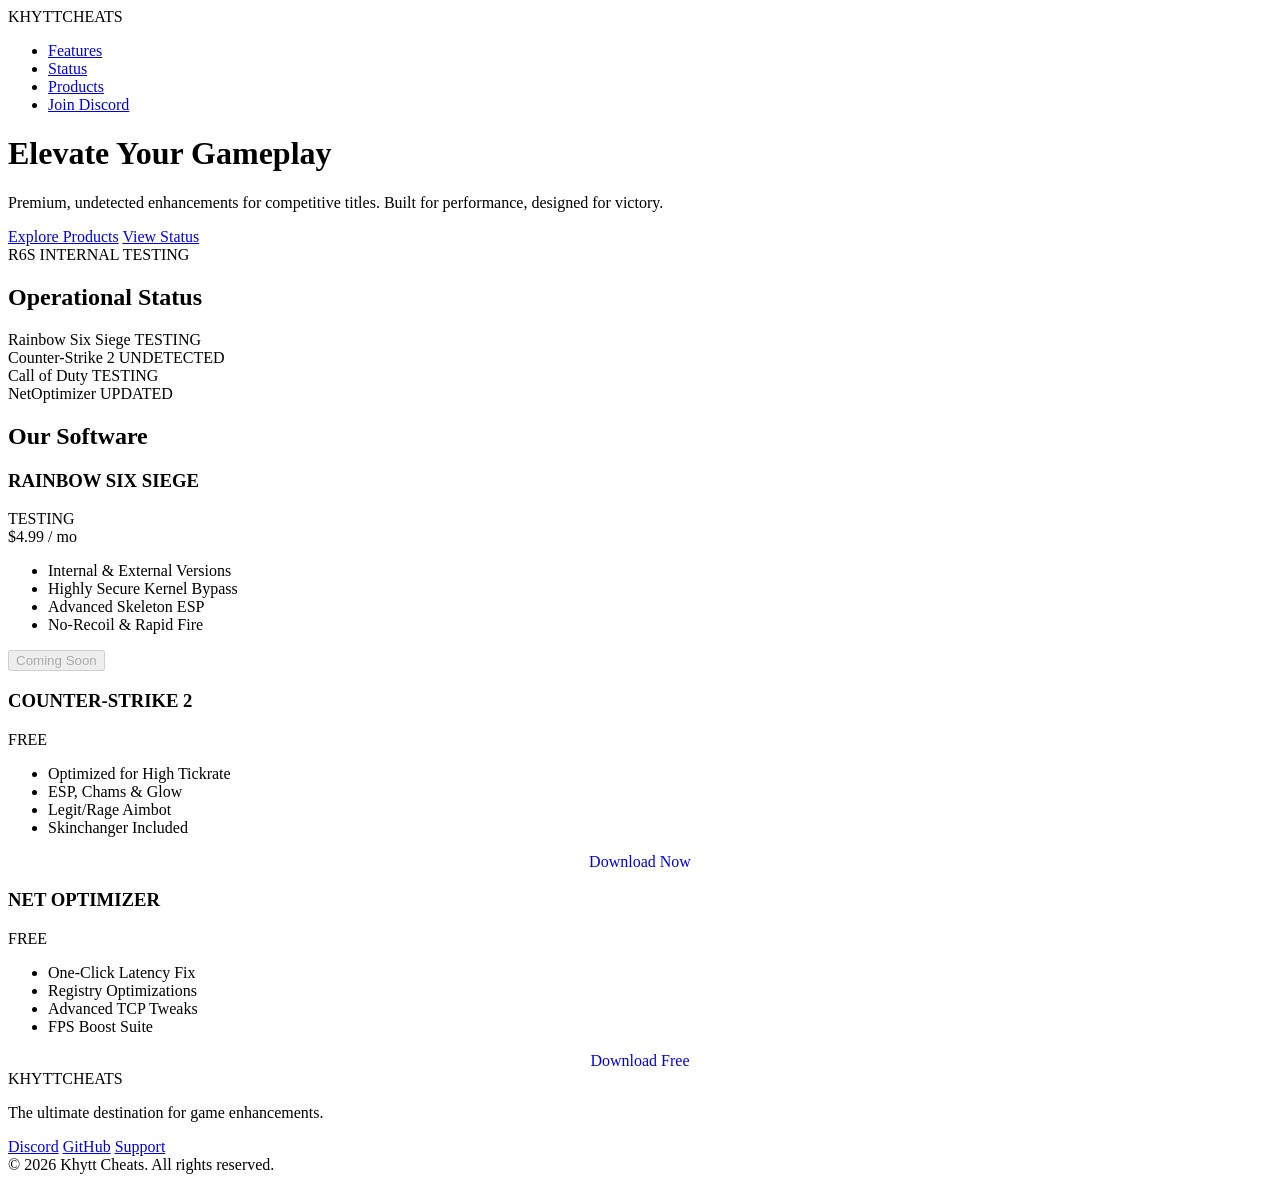
==== index.html @ c967ed1f "Update index.html" ====
<!DOCTYPE html>
<html lang="en">

<head>
    <meta charset="UTF-8">
    <meta name="viewport" content="width=device-width, initial-scale=1.0">
    <title>Khytt Cheats | Premium Game Enhancements | CS2 Cheats, R6S, CoD</title>
    <meta name="description"
        content="Dominate the game with high-performance cheats and optimization tools for R6S, CS2, CoD, and more. Get the best undetected CS2 cheats, aimbot, and ESP.">
    <meta name="keywords"
        content="CS2 cheats, Counter-Strike 2 cheats, CS2 hacks, CS2 undetected cheats, CS2 aimbot, CS2 ESP, CS2 wallhack, R6S cheats, Rainbow Six Siege hacks, CoD cheats, game optimization, NetOptimizer, Khytt Cheats, free CS2 hacks, premium game cheats">
    <link rel="preconnect" href="https://fonts.googleapis.com">
    <link rel="preconnect" href="https://fonts.gstatic.com" crossorigin>
    <link href="https://fonts.googleapis.com/css2?family=Outfit:wght@300;400;600;800&display=swap" rel="stylesheet">
    <link rel="stylesheet" href="index.css">
</head>

<body>
    <div class="mesh-bg"></div>

    <nav class="glass-nav">
        <div class="logo">KHYTT<span>CHEATS</span></div>
        <ul class="nav-links">
            <li><a href="#features">Features</a></li>
            <li><a href="#status">Status</a></li>
            <li><a href="#products">Products</a></li>
            <li><a href="https://discord.gg/PzsTmrVvmB" class="btn-primary" target="_blank">Join Discord</a></li>
        </ul>
    </nav>

    <header class="hero">
        <div class="hero-content">
            <h1 class="reveal">Elevate Your <span>Gameplay</span></h1>
            <p class="reveal delay-1">Premium, undetected enhancements for competitive titles. Built for performance,
                designed for victory.</p>
            <div class="hero-actions reveal delay-2">
                <a href="#products" class="btn-glow">Explore Products</a>
                <a href="#status" class="btn-outline">View Status</a>
            </div>
        </div>
        <div class="hero-visual">
            <!-- 3D or animated element will go here -->
            <div class="floating-card glass">
                <div class="status-indicator testing-dot"></div>
                <div class="card-info">
                    <span class="label">R6S INTERNAL</span>
                    <span class="status">TESTING</span>
                </div>
            </div>
        </div>
    </header>

    <section id="status" class="status-section">
        <h2 class="section-title">Operational <span>Status</span></h2>
        <div class="status-grid">
            <div class="status-card glass">
                <span class="cheat-name">Rainbow Six Siege</span>
                <span class="cheat-status testing">TESTING</span>
            </div>
            <div class="status-card glass">
                <span class="cheat-name">Counter-Strike 2</span>
                <span class="cheat-status undetected">UNDETECTED</span>
            </div>
            <div class="status-card glass">
                <span class="cheat-name">Call of Duty</span>
                <span class="cheat-status testing">TESTING</span>
            </div>
            <div class="status-card glass">
                <span class="cheat-name">NetOptimizer</span>
                <span class="cheat-status updated">UPDATED</span>
            </div>
        </div>
    </section>

    <section id="products" class="products-section">
        <h2 class="section-title">Our <span>Software</span></h2>
        <div class="product-grid reveal">
            <!-- R6S -->
            <div class="product-card glass">
                <div class="product-header">
                    <div class="card-title-row">
                        <h3>RAINBOW SIX SIEGE</h3>
                        <span class="badge testing">TESTING</span>
                    </div>
                    <span class="price">$4.99 / mo</span>
                </div>
                <ul class="product-features">
                    <li>Internal & External Versions</li>
                    <li>Highly Secure Kernel Bypass</li>
                    <li>Advanced Skeleton ESP</li>
                    <li>No-Recoil & Rapid Fire</li>
                </ul>
                <button class="btn-buy disabled" disabled>Coming Soon</button>
            </div>

            <!-- CS2 -->
            <div class="product-card glass">
                <div class="product-header">
                    <h3>COUNTER-STRIKE 2</h3>
                    <span class="price">FREE</span>
                </div>
                <ul class="product-features">
                    <li>Optimized for High Tickrate</li>
                    <li>ESP, Chams & Glow</li>
                    <li>Legit/Rage Aimbot</li>
                    <li>Skinchanger Included</li>
                </ul>
                <a href="https://mega.nz/folder/SqQhwQQB#xgRoM_cT2LJqUMmDIgCj-g" class="btn-buy"
                    style="text-decoration: none; display: block; text-align: center;" target="_blank">Download Now</a>
            </div>

            <!-- NetOptimizer -->
            <div class="product-card glass">
                <div class="product-header">
                    <h3>NET OPTIMIZER</h3>
                    <span class="price">FREE</span>
                </div>
                <ul class="product-features">
                    <li>One-Click Latency Fix</li>
                    <li>Registry Optimizations</li>
                    <li>Advanced TCP Tweaks</li>
                    <li>FPS Boost Suite</li>
                </ul>
                <a href="https://mega.nz/folder/bqpFWIjS#5JtpDg2k61HFJXB6v6xPqw" class="btn-buy"
                    style="text-decoration: none; display: block; text-align: center;" target="_blank">Download Free</a>
            </div>
        </div>
    </section>

    <footer class="glass-footer">
        <div class="footer-content">
            <div class="footer-logo">KHYTT<span>CHEATS</span></div>
            <p>The ultimate destination for game enhancements.</p>
            <div class="social-links">
                <a href="https://discord.gg/PzsTmrVvmB" target="_blank">Discord</a>
                <a href="https://github.com/khytt1" target="_blank">GitHub</a>
                <a href="#">Support</a>
            </div>
        </div>
        <div class="footer-bottom">
            &copy; 2026 Khytt Cheats. All rights reserved.
        </div>
    </footer>

    <script src="main.js"></script>
</body>

</html>
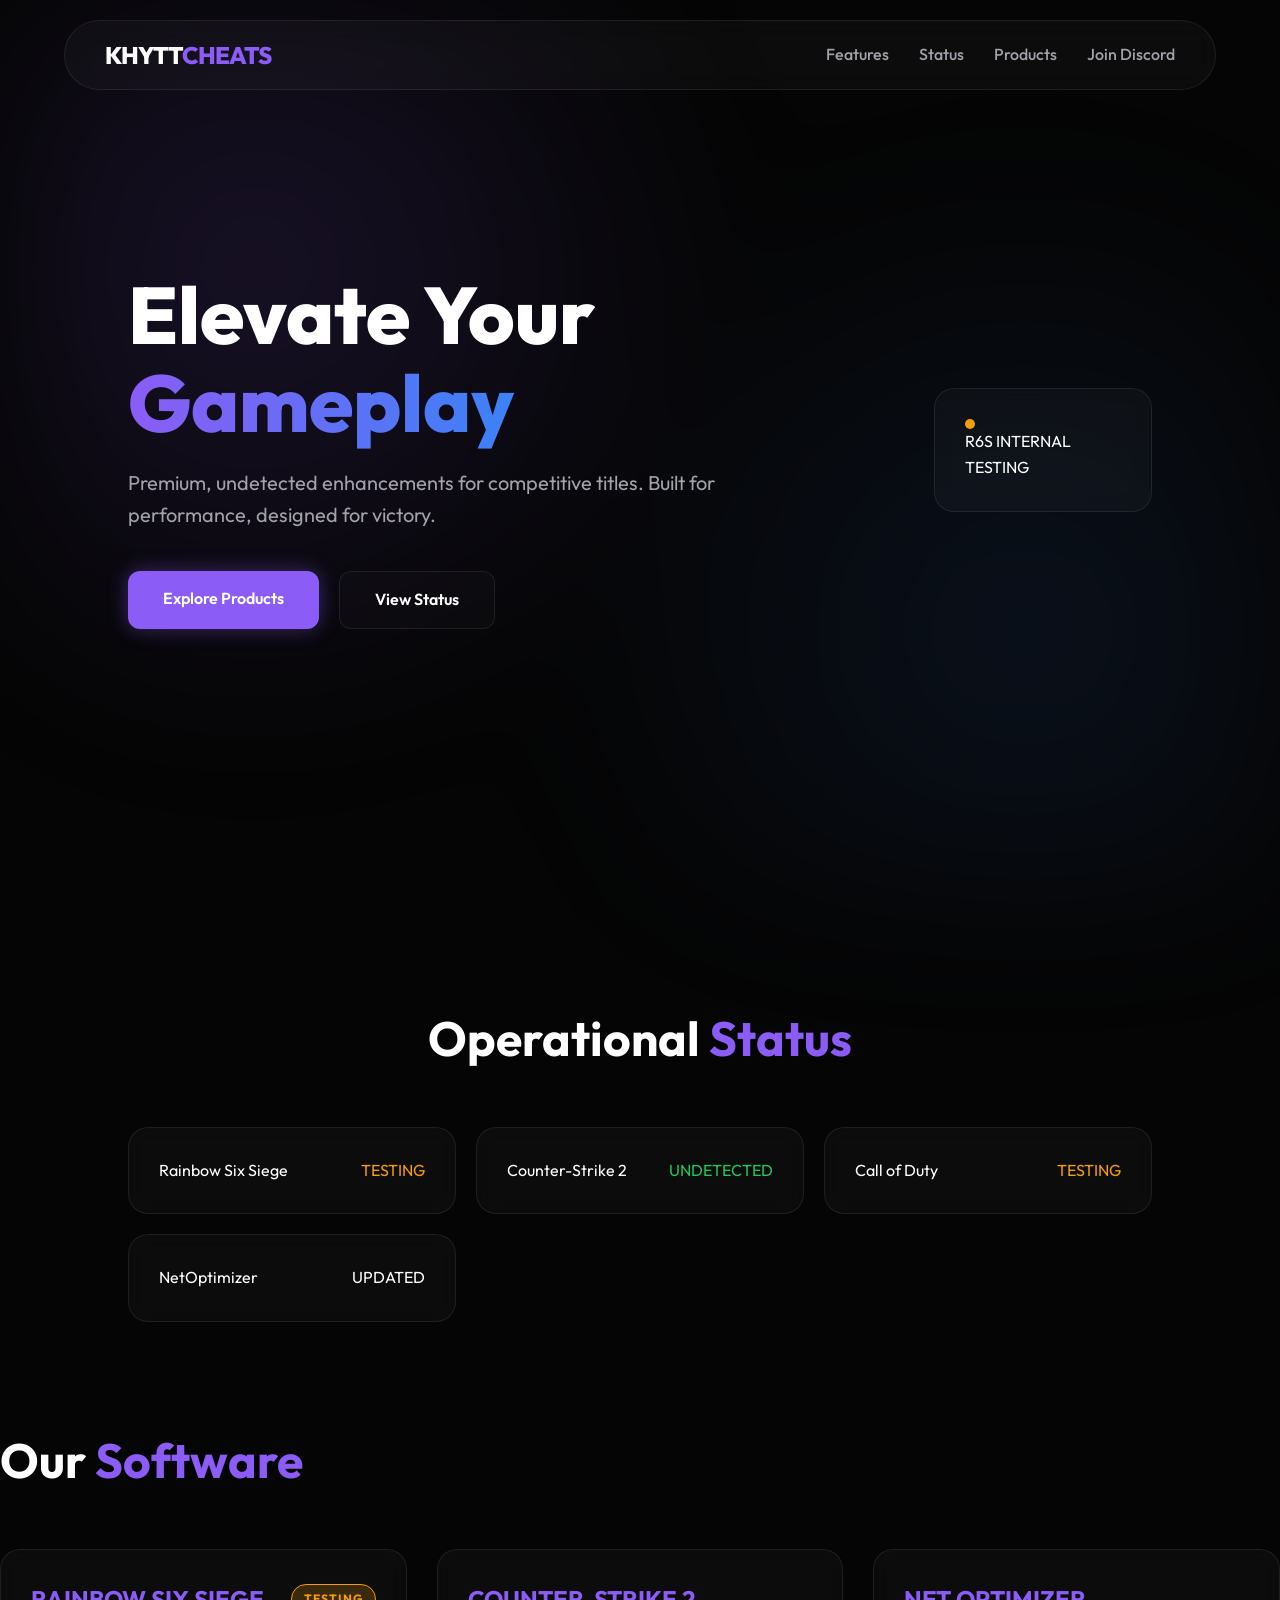
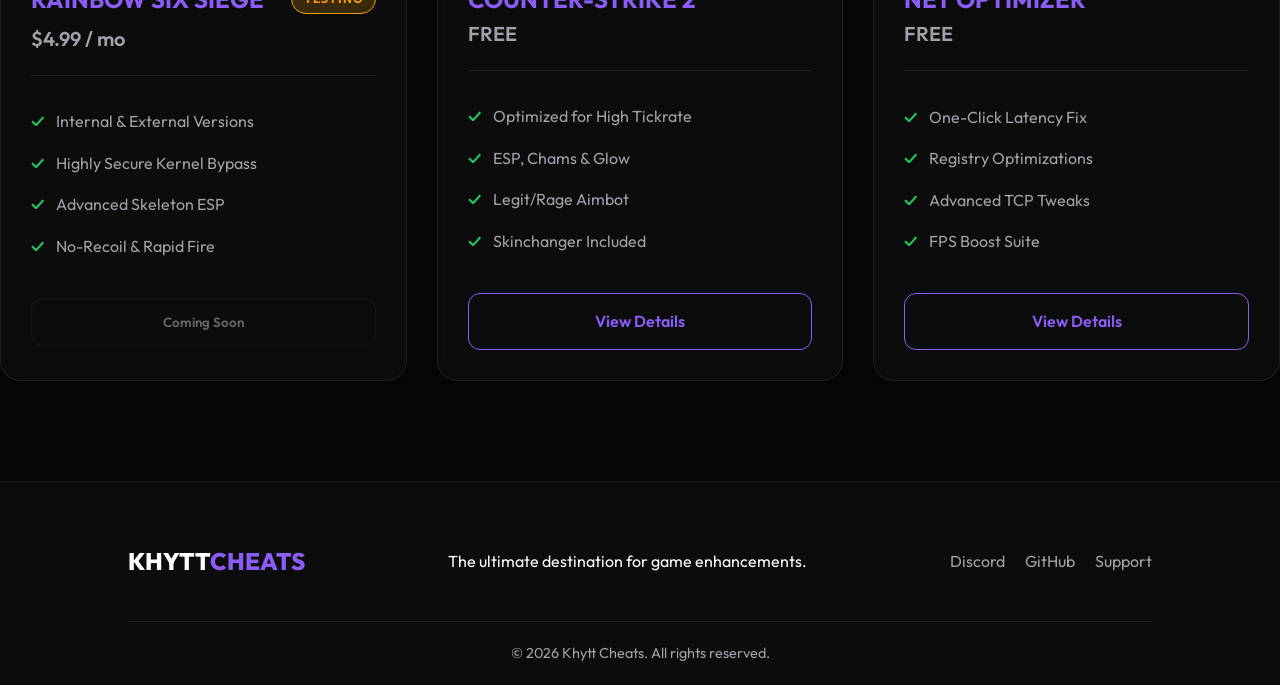
==== commit 52879b04: "Add files via upload" ====
--- a/index.html
+++ b/index.html
@@ -1,148 +1,149 @@
-<!DOCTYPE html>
-<html lang="en">
-
-<head>
-    <meta charset="UTF-8">
-    <meta name="viewport" content="width=device-width, initial-scale=1.0">
-    <title>Khytt Cheats | Premium Game Enhancements | CS2 Cheats, R6S, CoD</title>
-    <meta name="description"
-        content="Dominate the game with high-performance cheats and optimization tools for R6S, CS2, CoD, and more. Get the best undetected CS2 cheats, aimbot, and ESP.">
-    <meta name="keywords"
-        content="CS2 cheats, Counter-Strike 2 cheats, CS2 hacks, CS2 undetected cheats, CS2 aimbot, CS2 ESP, CS2 wallhack, R6S cheats, Rainbow Six Siege hacks, CoD cheats, game optimization, NetOptimizer, Khytt Cheats, free CS2 hacks, premium game cheats">
-    <link rel="preconnect" href="https://fonts.googleapis.com">
-    <link rel="preconnect" href="https://fonts.gstatic.com" crossorigin>
-    <link href="https://fonts.googleapis.com/css2?family=Outfit:wght@300;400;600;800&display=swap" rel="stylesheet">
-    <link rel="stylesheet" href="index.css">
-</head>
-
-<body>
-    <div class="mesh-bg"></div>
-
-    <nav class="glass-nav">
-        <div class="logo">KHYTT<span>CHEATS</span></div>
-        <ul class="nav-links">
-            <li><a href="#features">Features</a></li>
-            <li><a href="#status">Status</a></li>
-            <li><a href="#products">Products</a></li>
-            <li><a href="https://discord.gg/PzsTmrVvmB" class="btn-primary" target="_blank">Join Discord</a></li>
-        </ul>
-    </nav>
-
-    <header class="hero">
-        <div class="hero-content">
-            <h1 class="reveal">Elevate Your <span>Gameplay</span></h1>
-            <p class="reveal delay-1">Premium, undetected enhancements for competitive titles. Built for performance,
-                designed for victory.</p>
-            <div class="hero-actions reveal delay-2">
-                <a href="#products" class="btn-glow">Explore Products</a>
-                <a href="#status" class="btn-outline">View Status</a>
-            </div>
-        </div>
-        <div class="hero-visual">
-            <!-- 3D or animated element will go here -->
-            <div class="floating-card glass">
-                <div class="status-indicator testing-dot"></div>
-                <div class="card-info">
-                    <span class="label">R6S INTERNAL</span>
-                    <span class="status">TESTING</span>
-                </div>
-            </div>
-        </div>
-    </header>
-
-    <section id="status" class="status-section">
-        <h2 class="section-title">Operational <span>Status</span></h2>
-        <div class="status-grid">
-            <div class="status-card glass">
-                <span class="cheat-name">Rainbow Six Siege</span>
-                <span class="cheat-status testing">TESTING</span>
-            </div>
-            <div class="status-card glass">
-                <span class="cheat-name">Counter-Strike 2</span>
-                <span class="cheat-status undetected">UNDETECTED</span>
-            </div>
-            <div class="status-card glass">
-                <span class="cheat-name">Call of Duty</span>
-                <span class="cheat-status testing">TESTING</span>
-            </div>
-            <div class="status-card glass">
-                <span class="cheat-name">NetOptimizer</span>
-                <span class="cheat-status updated">UPDATED</span>
-            </div>
-        </div>
-    </section>
-
-    <section id="products" class="products-section">
-        <h2 class="section-title">Our <span>Software</span></h2>
-        <div class="product-grid reveal">
-            <!-- R6S -->
-            <div class="product-card glass">
-                <div class="product-header">
-                    <div class="card-title-row">
-                        <h3>RAINBOW SIX SIEGE</h3>
-                        <span class="badge testing">TESTING</span>
-                    </div>
-                    <span class="price">$4.99 / mo</span>
-                </div>
-                <ul class="product-features">
-                    <li>Internal & External Versions</li>
-                    <li>Highly Secure Kernel Bypass</li>
-                    <li>Advanced Skeleton ESP</li>
-                    <li>No-Recoil & Rapid Fire</li>
-                </ul>
-                <button class="btn-buy disabled" disabled>Coming Soon</button>
-            </div>
-
-            <!-- CS2 -->
-            <div class="product-card glass">
-                <div class="product-header">
-                    <h3>COUNTER-STRIKE 2</h3>
-                    <span class="price">FREE</span>
-                </div>
-                <ul class="product-features">
-                    <li>Optimized for High Tickrate</li>
-                    <li>ESP, Chams & Glow</li>
-                    <li>Legit/Rage Aimbot</li>
-                    <li>Skinchanger Included</li>
-                </ul>
-                <a href="https://mega.nz/folder/SqQhwQQB#xgRoM_cT2LJqUMmDIgCj-g" class="btn-buy"
-                    style="text-decoration: none; display: block; text-align: center;" target="_blank">Download Now</a>
-            </div>
-
-            <!-- NetOptimizer -->
-            <div class="product-card glass">
-                <div class="product-header">
-                    <h3>NET OPTIMIZER</h3>
-                    <span class="price">FREE</span>
-                </div>
-                <ul class="product-features">
-                    <li>One-Click Latency Fix</li>
-                    <li>Registry Optimizations</li>
-                    <li>Advanced TCP Tweaks</li>
-                    <li>FPS Boost Suite</li>
-                </ul>
-                <a href="https://mega.nz/folder/bqpFWIjS#5JtpDg2k61HFJXB6v6xPqw" class="btn-buy"
-                    style="text-decoration: none; display: block; text-align: center;" target="_blank">Download Free</a>
-            </div>
-        </div>
-    </section>
-
-    <footer class="glass-footer">
-        <div class="footer-content">
-            <div class="footer-logo">KHYTT<span>CHEATS</span></div>
-            <p>The ultimate destination for game enhancements.</p>
-            <div class="social-links">
-                <a href="https://discord.gg/PzsTmrVvmB" target="_blank">Discord</a>
-                <a href="https://github.com/khytt1" target="_blank">GitHub</a>
-                <a href="#">Support</a>
-            </div>
-        </div>
-        <div class="footer-bottom">
-            &copy; 2026 Khytt Cheats. All rights reserved.
-        </div>
-    </footer>
-
-    <script src="main.js"></script>
-</body>
-
-</html>
+<!DOCTYPE html>
+<html lang="en">
+
+<head>
+    <meta charset="UTF-8">
+    <meta name="viewport" content="width=device-width, initial-scale=1.0">
+    <title>Khytt Cheats | Premium Game Enhancements | CS2 Cheats, R6S, CoD</title>
+    <meta name="description"
+        content="Dominate the game with high-performance cheats and optimization tools for R6S, CS2, CoD, and more. Get the best undetected CS2 cheats, aimbot, and ESP.">
+    <meta name="keywords"
+        content="khytt cheats, CS2 cheats, Counter-Strike 2 cheats, CS2 hacks, CS2 undetected hacks, CS2 aimbot, CS2 ESP, CS2 wallhack, CS2 triggerbot, CS2 radar hack, CS2 legit cheat, R6S cheats, Rainbow Six Siege hacks, R6 aimbot, CoD cheats, game optimization, NetOptimizer, PC optimizer, ping reducer, lag fix, FPS booster, zero ping, network optimizer, optimize windows for gaming, undetected game cheats, premium game enhancements">
+    <link rel="preconnect" href="https://fonts.googleapis.com">
+    <link rel="preconnect" href="https://fonts.gstatic.com" crossorigin>
+    <link href="https://fonts.googleapis.com/css2?family=Outfit:wght@300;400;600;800&display=swap" rel="stylesheet">
+    <link rel="icon" href="favicon.ico" type="image/x-icon">
+    <link rel="stylesheet" href="index.css">
+</head>
+
+<body>
+    <div class="mesh-bg"></div>
+
+    <nav class="glass-nav">
+        <div class="logo">KHYTT<span>CHEATS</span></div>
+        <ul class="nav-links">
+            <li><a href="#features">Features</a></li>
+            <li><a href="#status">Status</a></li>
+            <li><a href="#products">Products</a></li>
+            <li><a href="https://discord.gg/PzsTmrVvmB" class="btn-primary" target="_blank">Join Discord</a></li>
+        </ul>
+    </nav>
+
+    <header class="hero">
+        <div class="hero-content">
+            <h1 class="reveal">Elevate Your <span>Gameplay</span></h1>
+            <p class="reveal delay-1">Premium, undetected enhancements for competitive titles. Built for performance,
+                designed for victory.</p>
+            <div class="hero-actions reveal delay-2">
+                <a href="#products" class="btn-glow">Explore Products</a>
+                <a href="#status" class="btn-outline">View Status</a>
+            </div>
+        </div>
+        <div class="hero-visual">
+            <!-- 3D or animated element will go here -->
+            <div class="floating-card glass">
+                <div class="status-indicator testing-dot"></div>
+                <div class="card-info">
+                    <span class="label">R6S INTERNAL</span>
+                    <span class="status">TESTING</span>
+                </div>
+            </div>
+        </div>
+    </header>
+
+    <section id="status" class="status-section">
+        <h2 class="section-title">Operational <span>Status</span></h2>
+        <div class="status-grid">
+            <div class="status-card glass">
+                <span class="cheat-name">Rainbow Six Siege</span>
+                <span class="cheat-status testing">TESTING</span>
+            </div>
+            <div class="status-card glass">
+                <span class="cheat-name">Counter-Strike 2</span>
+                <span class="cheat-status undetected">UNDETECTED</span>
+            </div>
+            <div class="status-card glass">
+                <span class="cheat-name">Call of Duty</span>
+                <span class="cheat-status testing">TESTING</span>
+            </div>
+            <div class="status-card glass">
+                <span class="cheat-name">NetOptimizer</span>
+                <span class="cheat-status updated">UPDATED</span>
+            </div>
+        </div>
+    </section>
+
+    <section id="products" class="products-section">
+        <h2 class="section-title">Our <span>Software</span></h2>
+        <div class="product-grid reveal">
+            <!-- R6S -->
+            <div class="product-card glass">
+                <div class="product-header">
+                    <div class="card-title-row">
+                        <h3>RAINBOW SIX SIEGE</h3>
+                        <span class="badge testing">TESTING</span>
+                    </div>
+                    <span class="price">$4.99 / mo</span>
+                </div>
+                <ul class="product-features">
+                    <li>Internal & External Versions</li>
+                    <li>Highly Secure Kernel Bypass</li>
+                    <li>Advanced Skeleton ESP</li>
+                    <li>No-Recoil & Rapid Fire</li>
+                </ul>
+                <button class="btn-buy disabled" disabled>Coming Soon</button>
+            </div>
+
+            <!-- CS2 -->
+            <div class="product-card glass">
+                <div class="product-header">
+                    <h3>COUNTER-STRIKE 2</h3>
+                    <span class="price">FREE</span>
+                </div>
+                <ul class="product-features">
+                    <li>Optimized for High Tickrate</li>
+                    <li>ESP, Chams & Glow</li>
+                    <li>Legit/Rage Aimbot</li>
+                    <li>Skinchanger Included</li>
+                </ul>
+                <a href="cs2.html" class="btn-buy"
+                    style="text-decoration: none; display: block; text-align: center;">View Details</a>
+            </div>
+
+            <!-- NetOptimizer -->
+            <div class="product-card glass">
+                <div class="product-header">
+                    <h3>NET OPTIMIZER</h3>
+                    <span class="price">FREE</span>
+                </div>
+                <ul class="product-features">
+                    <li>One-Click Latency Fix</li>
+                    <li>Registry Optimizations</li>
+                    <li>Advanced TCP Tweaks</li>
+                    <li>FPS Boost Suite</li>
+                </ul>
+                <a href="netoptimizer.html" class="btn-buy"
+                    style="text-decoration: none; display: block; text-align: center;">View Details</a>
+            </div>
+        </div>
+    </section>
+
+    <footer class="glass-footer">
+        <div class="footer-content">
+            <div class="footer-logo">KHYTT<span>CHEATS</span></div>
+            <p>The ultimate destination for game enhancements.</p>
+            <div class="social-links">
+                <a href="https://discord.gg/PzsTmrVvmB" target="_blank">Discord</a>
+                <a href="https://github.com/khytt1" target="_blank">GitHub</a>
+                <a href="#">Support</a>
+            </div>
+        </div>
+        <div class="footer-bottom">
+            &copy; 2026 Khytt Cheats. All rights reserved.
+        </div>
+    </footer>
+
+    <script src="main.js"></script>
+</body>
+
+</html>
--- a/index.css
+++ b/index.css
@@ -0,0 +1,445 @@
+:root {
+    --bg-dark: #050505;
+    --primary: #8b5cf6;
+    --primary-glow: rgba(139, 92, 246, 0.4);
+    --secondary: #3b82f6;
+    --text-main: #ffffff;
+    --text-dim: #a1a1aa;
+    --glass-bg: rgba(255, 255, 255, 0.03);
+    --glass-border: rgba(255, 255, 255, 0.08);
+    --success: #22c55e;
+    --warning: #f59e0b;
+}
+
+* {
+    margin: 0;
+    padding: 0;
+    box-sizing: border-box;
+    font-family: 'Outfit', sans-serif;
+}
+
+body {
+    background-color: var(--bg-dark);
+    color: var(--text-main);
+    overflow-x: hidden;
+    line-height: 1.6;
+}
+
+/* Mesh Gradient Background */
+.mesh-bg {
+    position: fixed;
+    top: 0;
+    left: 0;
+    width: 100%;
+    height: 100%;
+    z-index: -1;
+    background:
+        radial-gradient(circle at 20% 30%, rgba(139, 92, 246, 0.15) 0%, transparent 40%),
+        radial-gradient(circle at 80% 70%, rgba(59, 130, 246, 0.1) 0%, transparent 40%);
+    filter: blur(80px);
+}
+
+/* Glassmorphism Navigation */
+.glass-nav {
+    position: fixed;
+    top: 20px;
+    left: 50%;
+    transform: translateX(-50%);
+    width: 90%;
+    max-width: 1200px;
+    padding: 15px 40px;
+    background: var(--glass-bg);
+    backdrop-filter: blur(12px);
+    border: 1px solid var(--glass-border);
+    border-radius: 100px;
+    display: flex;
+    justify-content: space-between;
+    align-items: center;
+    z-index: 1000;
+}
+
+.logo {
+    font-weight: 800;
+    font-size: 1.5rem;
+    letter-spacing: -1px;
+}
+
+.logo span {
+    color: var(--primary);
+}
+
+.nav-links {
+    display: flex;
+    list-style: none;
+    gap: 30px;
+    align-items: center;
+}
+
+.nav-links a {
+    text-decoration: none;
+    color: var(--text-dim);
+    font-weight: 500;
+    transition: 0.3s;
+}
+
+.nav-links a:hover {
+    color: var(--text-main);
+}
+
+/* Hero Section */
+.hero {
+    height: 100vh;
+    display: flex;
+    align-items: center;
+    justify-content: space-between;
+    padding: 0 10%;
+    max-width: 1400px;
+    margin: 0 auto;
+}
+
+.hero-content h1 {
+    font-size: 5rem;
+    font-weight: 800;
+    line-height: 1.1;
+    margin-bottom: 20px;
+}
+
+.hero-content h1 span {
+    background: linear-gradient(90deg, var(--primary), var(--secondary));
+    -webkit-background-clip: text;
+    background-clip: text;
+    -webkit-text-fill-color: transparent;
+}
+
+.hero-content p {
+    font-size: 1.25rem;
+    color: var(--text-dim);
+    max-width: 600px;
+    margin-bottom: 40px;
+}
+
+.hero-actions {
+    display: flex;
+    gap: 20px;
+}
+
+/* Buttons */
+.btn-glow {
+    padding: 15px 35px;
+    background: var(--primary);
+    border-radius: 12px;
+    color: white;
+    text-decoration: none;
+    font-weight: 600;
+    box-shadow: 0 0 20px var(--primary-glow);
+    transition: 0.3s;
+}
+
+.btn-glow:hover {
+    transform: translateY(-3px);
+    box-shadow: 0 0 30px var(--primary-glow);
+}
+
+.btn-outline {
+    padding: 15px 35px;
+    border: 1px solid var(--glass-border);
+    border-radius: 12px;
+    color: white;
+    text-decoration: none;
+    font-weight: 600;
+    transition: 0.3s;
+    background: rgba(255, 255, 255, 0.02);
+}
+
+.btn-outline:hover {
+    background: rgba(255, 255, 255, 0.05);
+}
+
+/* Custom Scrollbar */
+::-webkit-scrollbar {
+    width: 8px;
+}
+
+::-webkit-scrollbar-track {
+    background: var(--bg-dark);
+}
+
+::-webkit-scrollbar-thumb {
+    background: var(--glass-border);
+    border-radius: 10px;
+}
+
+::-webkit-scrollbar-thumb:hover {
+    background: var(--primary);
+}
+
+/* Glass Cards */
+.glass {
+    background: var(--glass-bg);
+    backdrop-filter: blur(10px);
+    border: 1px solid var(--glass-border);
+    border-radius: 20px;
+    padding: 30px;
+    transition: 0.4s cubic-bezier(0.2, 1, 0.3, 1);
+    position: relative;
+    overflow: hidden;
+}
+
+.glass::before {
+    content: '';
+    position: absolute;
+    top: 0;
+    left: 0;
+    width: 100%;
+    height: 100%;
+    background: radial-gradient(circle at var(--mouse-x) var(--mouse-y), rgba(255, 255, 255, 0.05), transparent 40%);
+    opacity: 0;
+    transition: opacity 0.3s;
+    pointer-events: none;
+}
+
+.glass:hover::before {
+    opacity: 1;
+}
+
+.glass:hover {
+    border-color: rgba(139, 92, 246, 0.3);
+    transform: translateY(-8px) scale(1.02);
+    box-shadow: 0 15px 30px rgba(0, 0, 0, 0.4);
+}
+
+/* Reveal Animations */
+.reveal {
+    opacity: 0;
+    transform: translateY(30px);
+    transition: 1s cubic-bezier(0.2, 1, 0.3, 1);
+}
+
+.reveal.active {
+    opacity: 1;
+    transform: translateY(0);
+}
+
+.delay-1 {
+    transition-delay: 0.2s;
+}
+
+.delay-2 {
+    transition-delay: 0.4s;
+}
+
+/* Status Board */
+.status-section {
+    padding: 100px 10%;
+    text-align: center;
+}
+
+.section-title {
+    font-size: 3rem;
+    margin-bottom: 50px;
+}
+
+.section-title span {
+    color: var(--primary);
+}
+
+.product-grid {
+    display: grid;
+    grid-template-columns: repeat(auto-fit, minmax(320px, 1fr));
+    gap: 30px;
+}
+
+.product-header {
+    margin-bottom: 25px;
+    border-bottom: 1px solid var(--glass-border);
+    padding-bottom: 20px;
+}
+
+.card-title-row {
+    display: flex;
+    justify-content: space-between;
+    align-items: center;
+    margin-bottom: 5px;
+}
+
+.product-header h3 {
+    font-size: 1.5rem;
+    color: var(--primary);
+    margin: 0;
+}
+
+.badge {
+    padding: 4px 12px;
+    border-radius: 50px;
+    font-size: 0.75rem;
+    font-weight: 700;
+    text-transform: uppercase;
+    letter-spacing: 1px;
+}
+
+.badge.testing {
+    background: rgba(245, 158, 11, 0.2);
+    color: var(--warning);
+    border: 1px solid var(--warning);
+}
+
+.price {
+    font-size: 1.25rem;
+    font-weight: 600;
+    color: var(--text-dim);
+}
+
+.product-features {
+    list-style: none;
+    margin-bottom: 30px;
+}
+
+.product-features li {
+    padding: 8px 0;
+    color: var(--text-dim);
+    display: flex;
+    align-items: center;
+}
+
+.product-features li::before {
+    content: '✓';
+    color: var(--success);
+    margin-right: 12px;
+    font-weight: bold;
+}
+
+.btn-buy {
+    width: 100%;
+    padding: 15px;
+    background: transparent;
+    border: 1px solid var(--primary);
+    color: var(--primary);
+    border-radius: 12px;
+    font-weight: 600;
+    cursor: pointer;
+    transition: 0.3s;
+}
+
+.btn-buy.disabled {
+    border-color: var(--glass-border);
+    color: var(--text-dim);
+    cursor: not-allowed;
+    opacity: 0.6;
+}
+
+.btn-buy.disabled:hover {
+    background: transparent;
+    box-shadow: none;
+    transform: none;
+}
+
+/* Footer */
+.glass-footer {
+    margin-top: 100px;
+    padding: 60px 10% 20px;
+    background: var(--glass-bg);
+    border-top: 1px solid var(--glass-border);
+    backdrop-filter: blur(10px);
+}
+
+.footer-content {
+    display: flex;
+    justify-content: space-between;
+    align-items: center;
+    flex-wrap: wrap;
+    gap: 40px;
+    margin-bottom: 40px;
+}
+
+.footer-logo {
+    font-size: 1.5rem;
+    font-weight: 800;
+}
+
+.footer-logo span {
+    color: var(--primary);
+}
+
+.social-links {
+    display: flex;
+    gap: 20px;
+}
+
+.social-links a {
+    color: var(--text-dim);
+    text-decoration: none;
+    transition: 0.3s;
+}
+
+.social-links a:hover {
+    color: var(--primary);
+}
+
+.footer-bottom {
+    text-align: center;
+    color: var(--text-dim);
+    font-size: 0.9rem;
+    padding-top: 20px;
+    border-top: 1px solid var(--glass-border);
+}
+
+.status-grid {
+    display: grid;
+    grid-template-columns: repeat(auto-fit, minmax(250px, 1fr));
+    gap: 20px;
+}
+
+.status-card {
+    display: flex;
+    justify-content: space-between;
+    align-items: center;
+}
+
+.status-indicator {
+    width: 10px;
+    height: 10px;
+    border-radius: 50%;
+    margin-right: 15px;
+}
+
+.status-indicator.online {
+    background: var(--success);
+}
+
+.status-indicator.testing-dot {
+    background: var(--warning);
+}
+
+.undetected {
+    color: var(--success);
+}
+
+.testing {
+    color: var(--warning);
+}
+
+/* Responsive */
+@media (max-width: 900px) {
+    .hero {
+        flex-direction: column;
+        justify-content: center;
+        text-align: center;
+        padding-top: 150px;
+    }
+
+    .hero-content h1 {
+        font-size: 3.5rem;
+    }
+
+    .hero-actions {
+        justify-content: center;
+    }
+
+    .glass-nav {
+        padding: 10px 20px;
+    }
+
+    .nav-links {
+        display: none;
+    }
+}
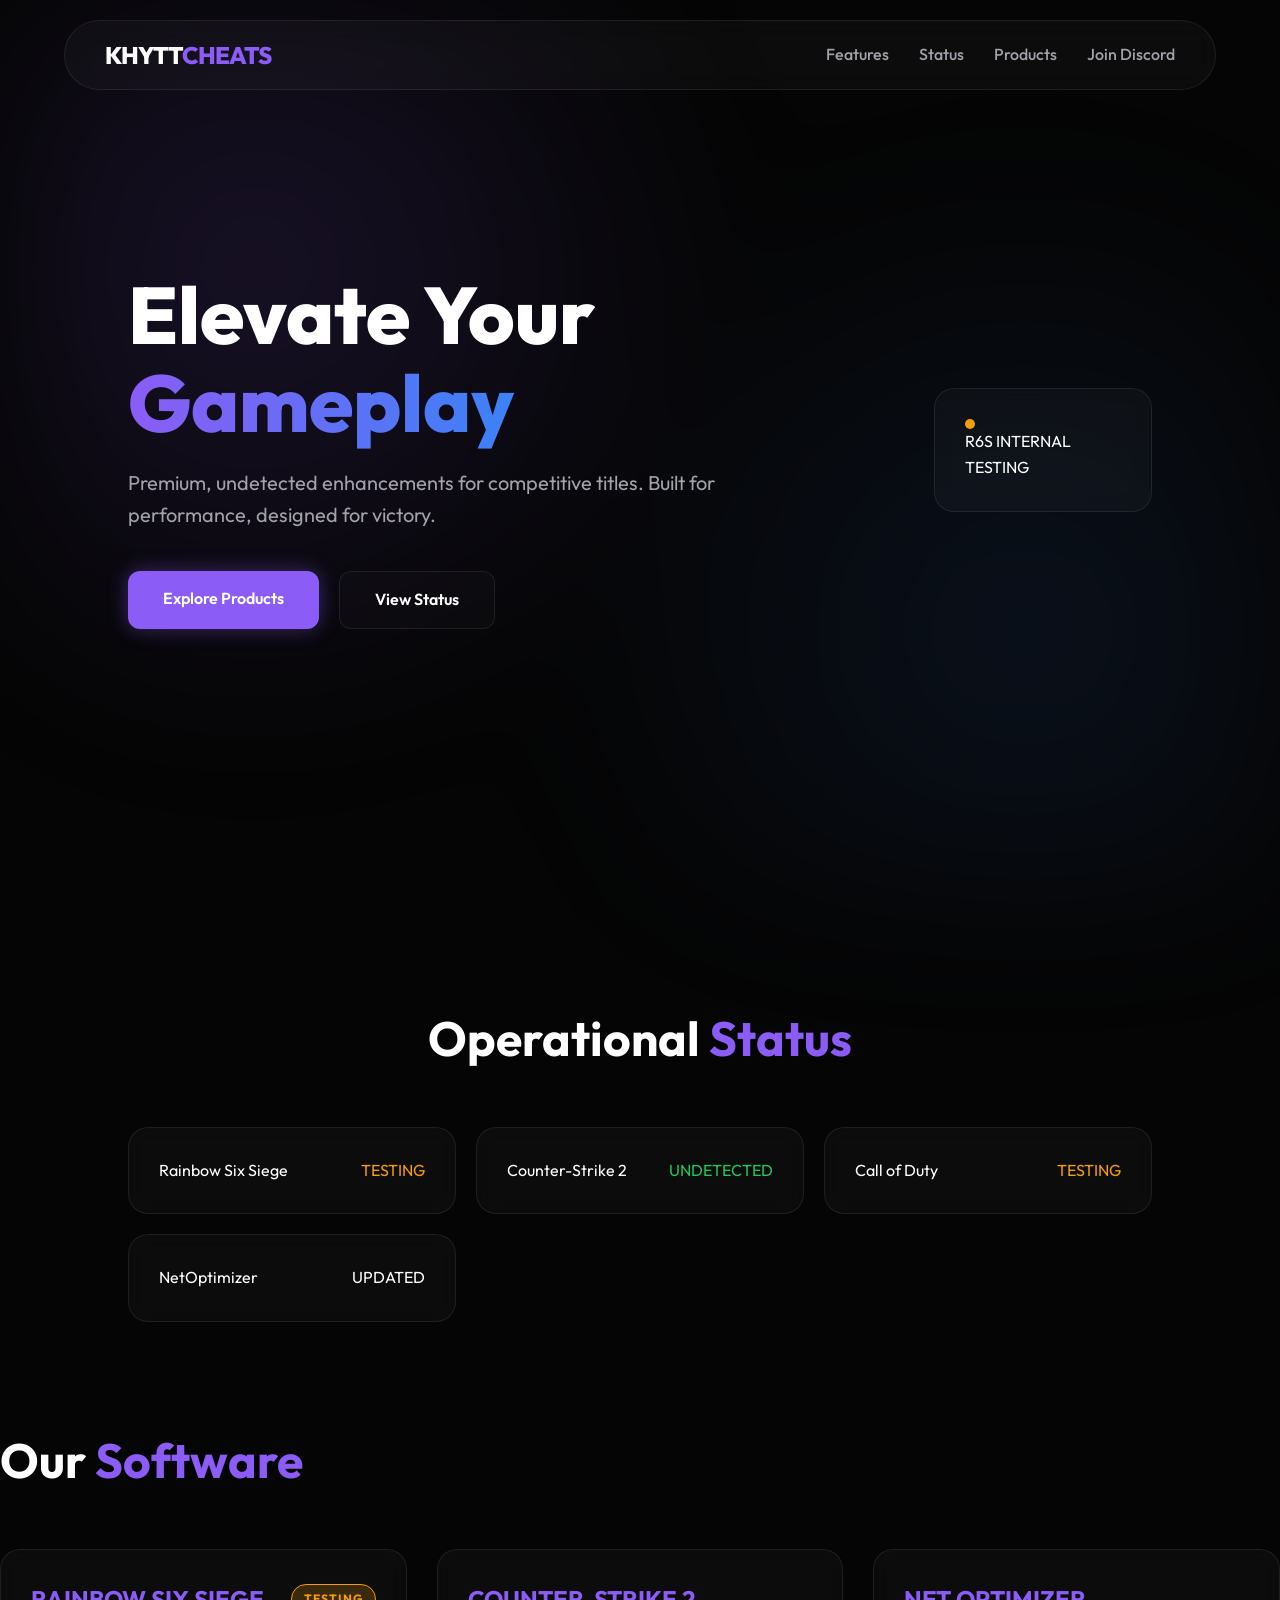
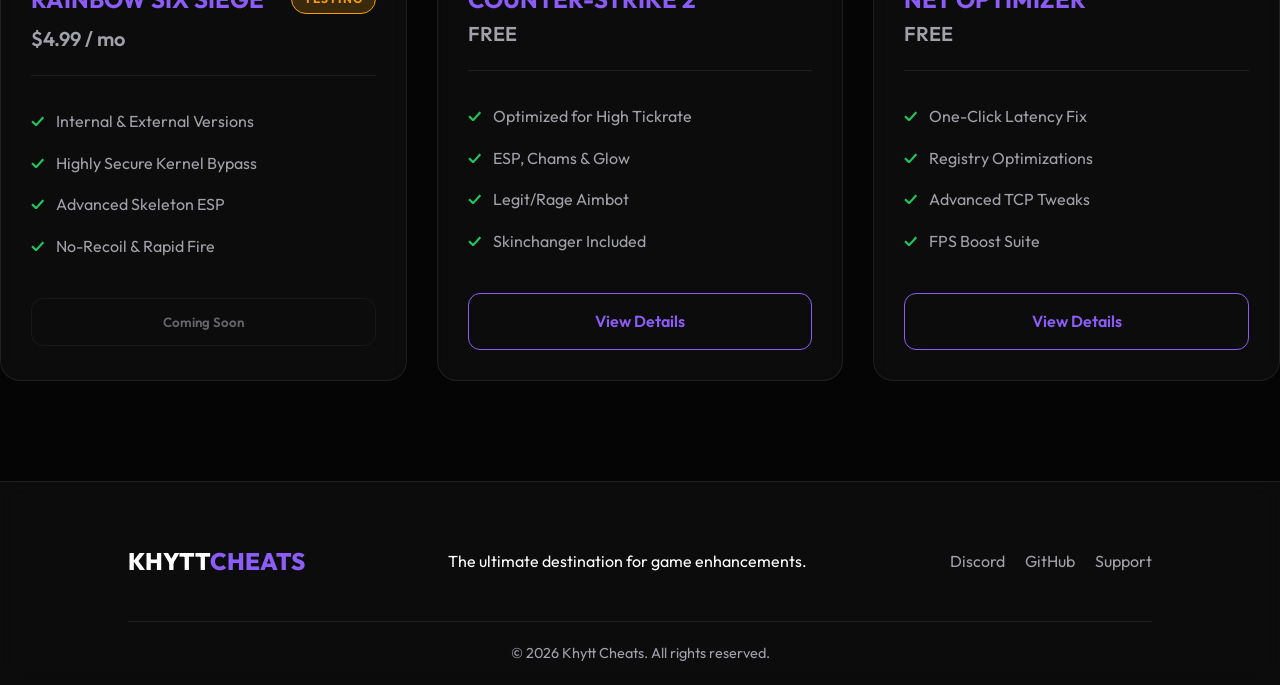
==== commit aaec96a2: "Add files via upload" ====
--- a/index.html
+++ b/index.html
@@ -9,11 +9,24 @@
         content="Dominate the game with high-performance cheats and optimization tools for R6S, CS2, CoD, and more. Get the best undetected CS2 cheats, aimbot, and ESP.">
     <meta name="keywords"
         content="khytt cheats, CS2 cheats, Counter-Strike 2 cheats, CS2 hacks, CS2 undetected hacks, CS2 aimbot, CS2 ESP, CS2 wallhack, CS2 triggerbot, CS2 radar hack, CS2 legit cheat, R6S cheats, Rainbow Six Siege hacks, R6 aimbot, CoD cheats, game optimization, NetOptimizer, PC optimizer, ping reducer, lag fix, FPS booster, zero ping, network optimizer, optimize windows for gaming, undetected game cheats, premium game enhancements">
+    <meta property="og:title" content="Khytt Cheats | Premium Game Enhancements">
+    <meta property="og:image" content="https://khytt1.github.io/icon.png">
+    <meta name="twitter:card" content="summary_large_image">
     <link rel="preconnect" href="https://fonts.googleapis.com">
     <link rel="preconnect" href="https://fonts.gstatic.com" crossorigin>
     <link href="https://fonts.googleapis.com/css2?family=Outfit:wght@300;400;600;800&display=swap" rel="stylesheet">
     <link rel="icon" href="favicon.ico" type="image/x-icon">
     <link rel="stylesheet" href="index.css">
+
+    <!-- Google tag (gtag.js) -->
+    <script async src="https://www.googletagmanager.com/gtag/js?id=G-QZHNPC5EK9"></script>
+    <script>
+        window.dataLayer = window.dataLayer || [];
+        function gtag() { dataLayer.push(arguments); }
+        gtag('js', new Date());
+
+        gtag('config', 'G-QZHNPC5EK9');
+    </script>
 </head>
 
 <body>
@@ -135,7 +148,7 @@
             <div class="social-links">
                 <a href="https://discord.gg/PzsTmrVvmB" target="_blank">Discord</a>
                 <a href="https://github.com/khytt1" target="_blank">GitHub</a>
-                <a href="#">Support</a>
+                <a href="#" id="supportBtn">Support</a>
             </div>
         </div>
         <div class="footer-bottom">
@@ -143,6 +156,26 @@
         </div>
     </footer>
 
+    <!-- Support Modal -->
+    <div class="modal-overlay" id="supportModal">
+        <div class="modal-content glass">
+            <span class="modal-close" id="closeModal">&times;</span>
+            <form class="support-form" id="supportForm">
+                <h2>Contact Support</h2>
+                <div class="form-group">
+                    <label for="supportName">Your Name/Discord Tag</label>
+                    <input type="text" id="supportName" required placeholder="e.g. Khytt#1234">
+                </div>
+                <div class="form-group">
+                    <label for="supportMessage">Message</label>
+                    <textarea id="supportMessage" required placeholder="How can we help you?"></textarea>
+                </div>
+                <button type="submit" class="submit-btn" id="submitSupportBtn">Send Message</button>
+                <div id="supportStatus" class="form-status"></div>
+            </form>
+        </div>
+    </div>
+
     <script src="main.js"></script>
 </body>
 
--- a/index.css
+++ b/index.css
@@ -418,6 +418,139 @@
     color: var(--warning);
 }
 
+/* Support Modal */
+.modal-overlay {
+    position: fixed;
+    top: 0;
+    left: 0;
+    width: 100%;
+    height: 100%;
+    background: rgba(0, 0, 0, 0.7);
+    backdrop-filter: blur(5px);
+    z-index: 99999;
+    display: flex;
+    justify-content: center;
+    align-items: center;
+    opacity: 0;
+    visibility: hidden;
+    transition: opacity 0.3s ease, visibility 0.3s ease;
+}
+
+.modal-overlay.active {
+    opacity: 1;
+    visibility: visible !important;
+    pointer-events: auto;
+}
+
+.modal-content {
+    background: rgba(13, 17, 23, 0.85);
+    border: 1px solid rgba(255, 255, 255, 0.1);
+    box-shadow: 0 8px 32px 0 rgba(0, 0, 0, 0.37);
+    border-radius: 12px;
+    padding: 30px;
+    width: 90%;
+    max-width: 450px;
+    position: relative;
+    transform: translateY(-20px);
+    transition: transform 0.3s ease;
+}
+
+.modal-overlay.active .modal-content {
+    transform: translateY(0);
+}
+
+.modal-close {
+    position: absolute;
+    top: 15px;
+    right: 20px;
+    color: var(--text-muted);
+    font-size: 1.5rem;
+    cursor: pointer;
+    transition: color 0.3s ease;
+}
+
+.modal-close:hover {
+    color: var(--primary);
+}
+
+.support-form h2 {
+    margin-bottom: 20px;
+    color: var(--text);
+}
+
+.form-group {
+    margin-bottom: 15px;
+}
+
+.form-group label {
+    display: block;
+    margin-bottom: 5px;
+    color: var(--text-muted);
+    font-size: 0.9rem;
+}
+
+.form-group input,
+.form-group textarea {
+    width: 100%;
+    box-sizing: border-box;
+    padding: 10px;
+    background: rgba(0, 0, 0, 0.3);
+    border: 1px solid rgba(255, 255, 255, 0.1);
+    border-radius: 6px;
+    color: var(--text);
+    font-family: inherit;
+    transition: border-color 0.3s ease;
+}
+
+.form-group input:focus,
+.form-group textarea:focus {
+    outline: none;
+    border-color: var(--primary);
+}
+
+.form-group textarea {
+    resize: vertical;
+    min-height: 100px;
+}
+
+.submit-btn {
+    width: 100%;
+    padding: 12px;
+    background: var(--primary);
+    color: white;
+    border: none;
+    border-radius: 6px;
+    font-weight: 600;
+    cursor: pointer;
+    transition: background-color 0.3s ease;
+}
+
+.submit-btn:hover {
+    background: #7c3aed;
+}
+
+.submit-btn:disabled {
+    background: #555;
+    cursor: not-allowed;
+}
+
+.form-status {
+    margin-top: 10px;
+    font-size: 0.9rem;
+    text-align: center;
+    display: none;
+}
+
+.form-status.success {
+    color: var(--success);
+    display: block;
+}
+
+.form-status.error {
+    color: var(--warning);
+    display: block;
+}
+
 /* Responsive */
 @media (max-width: 900px) {
     .hero {
@@ -442,4 +575,4 @@
     .nav-links {
         display: none;
     }
-}+}
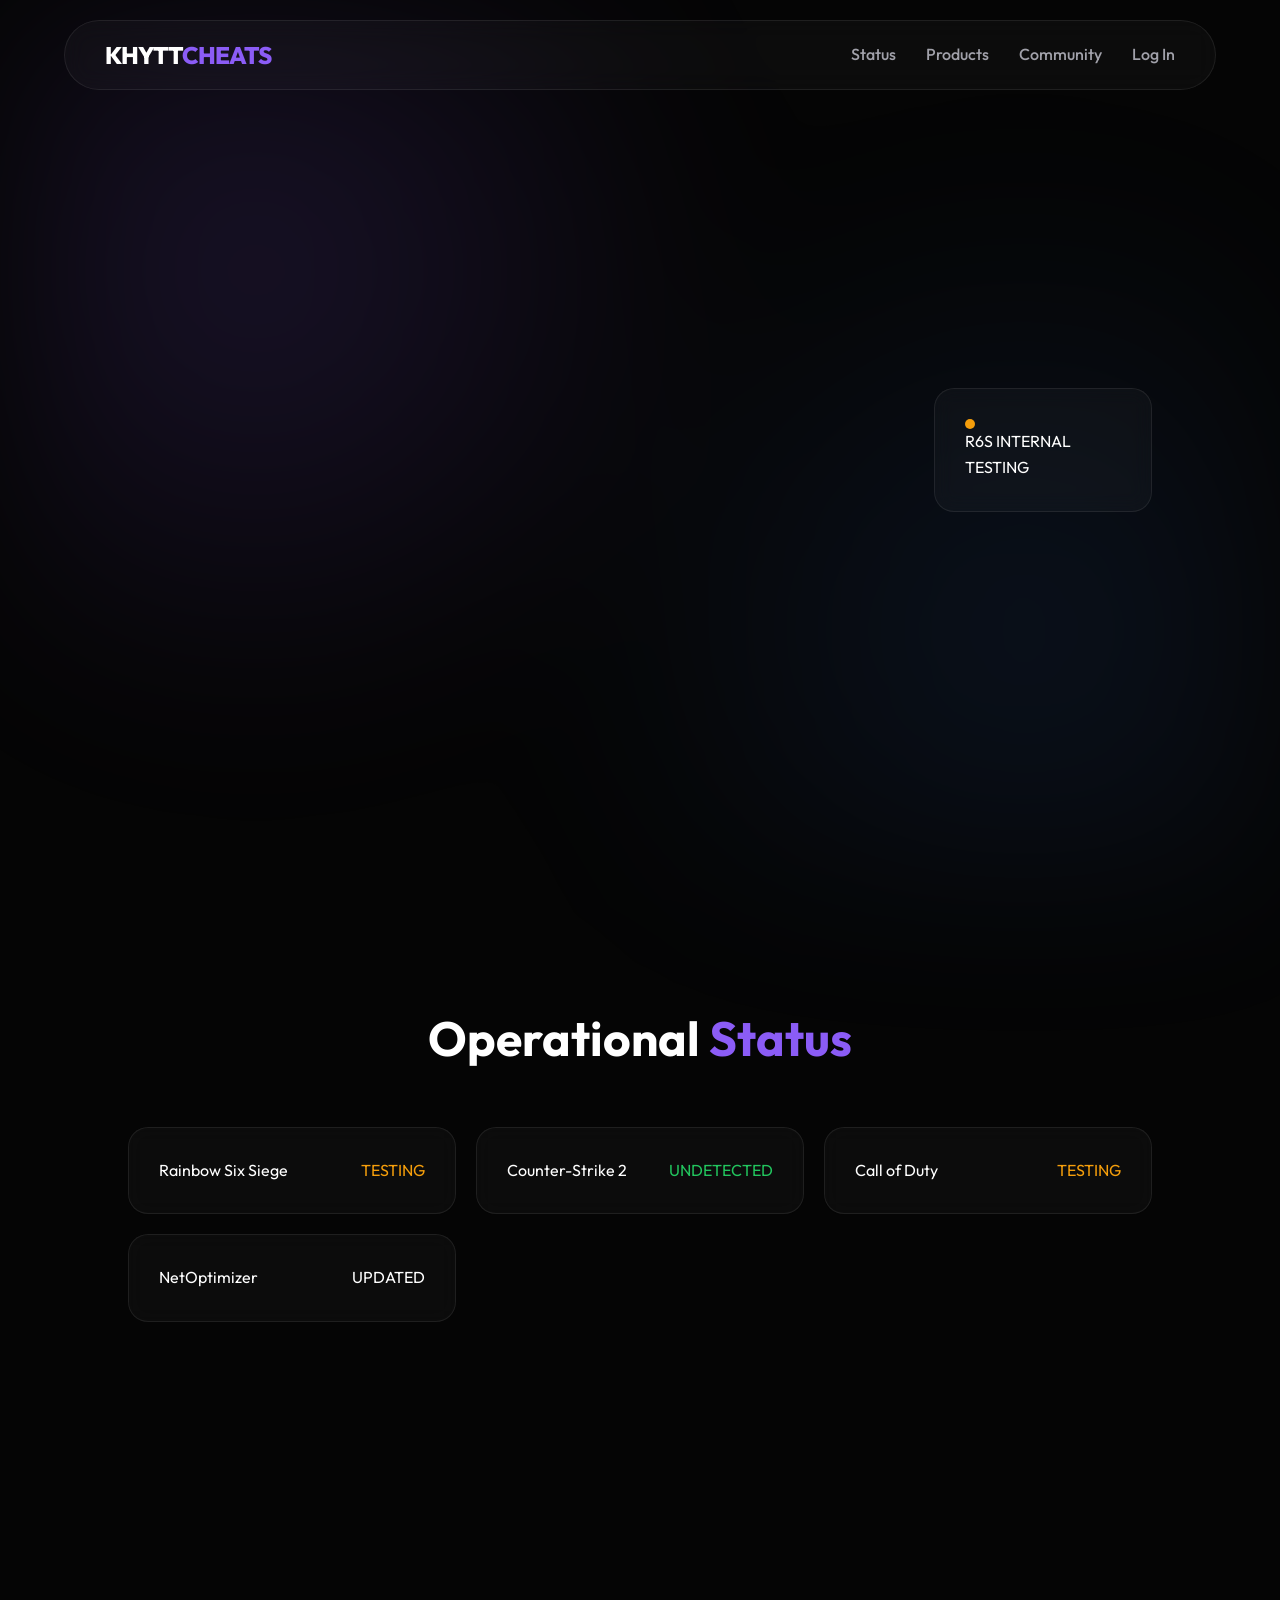
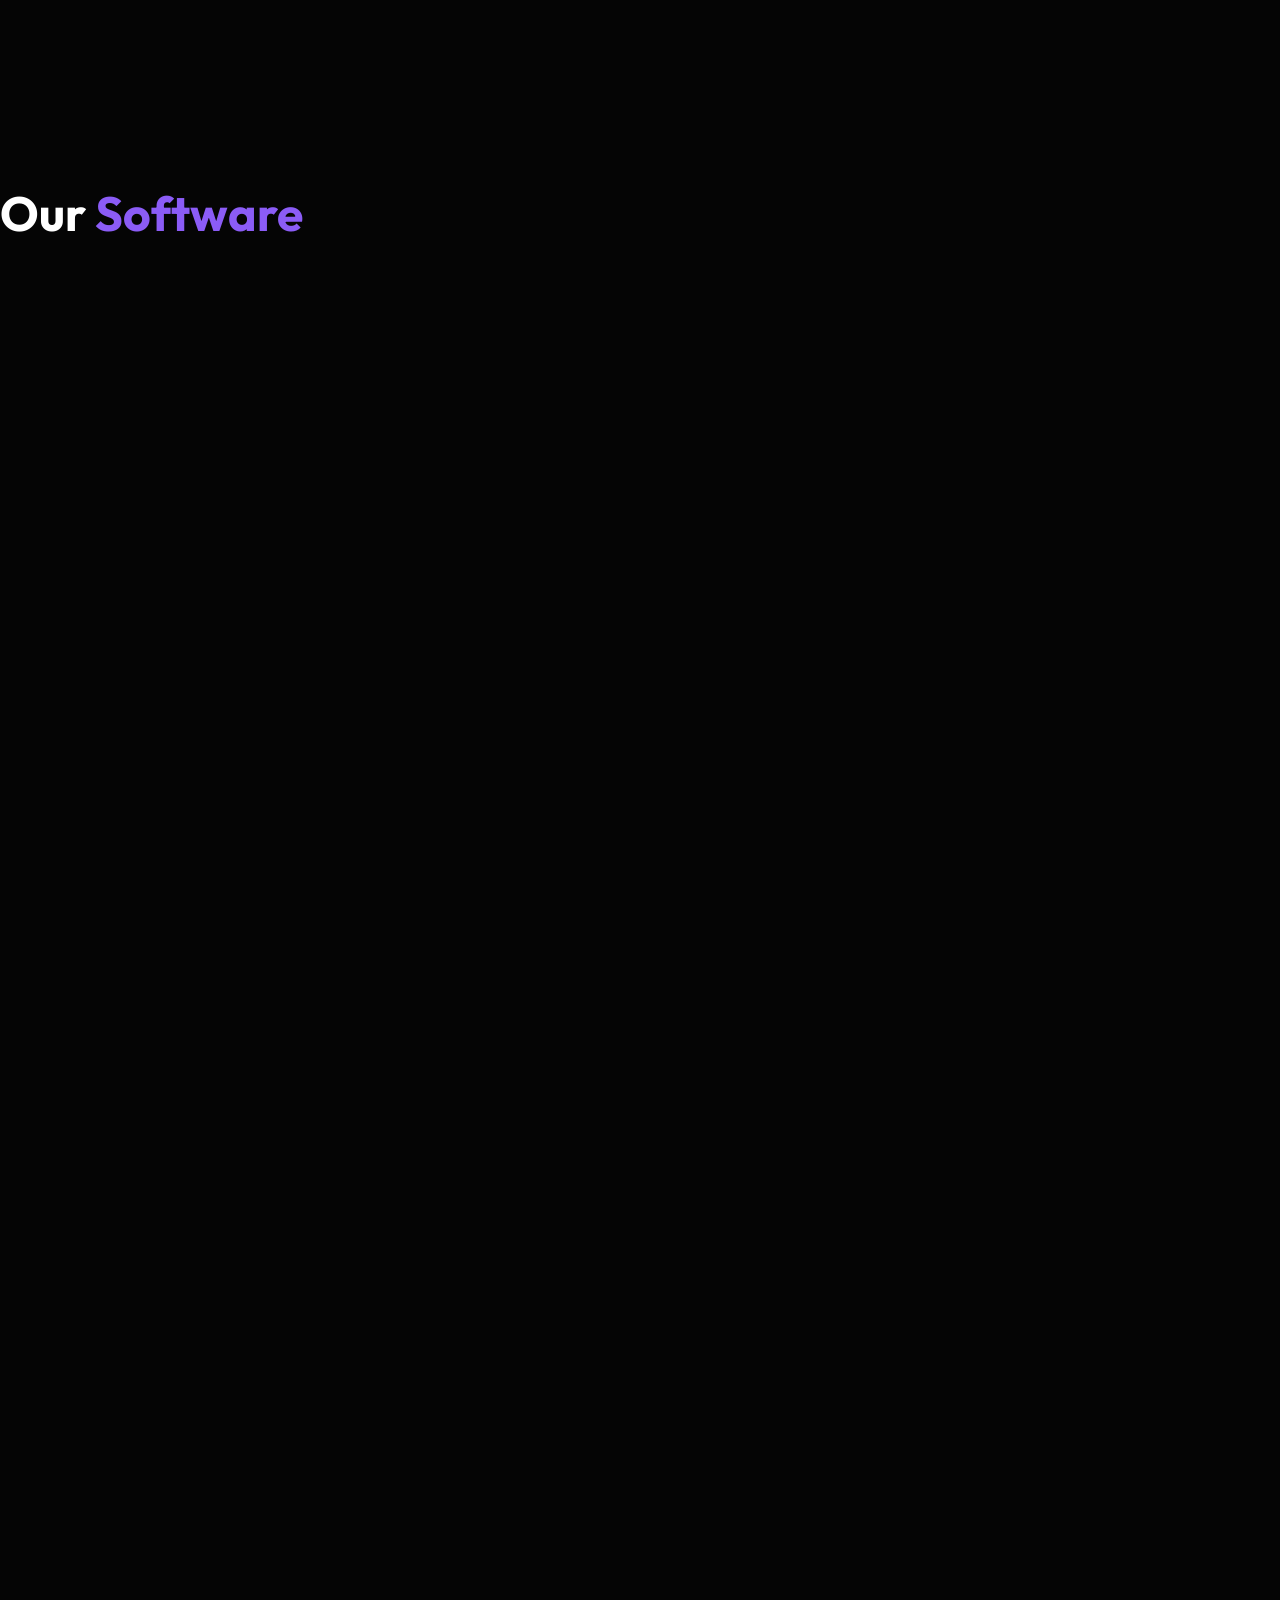
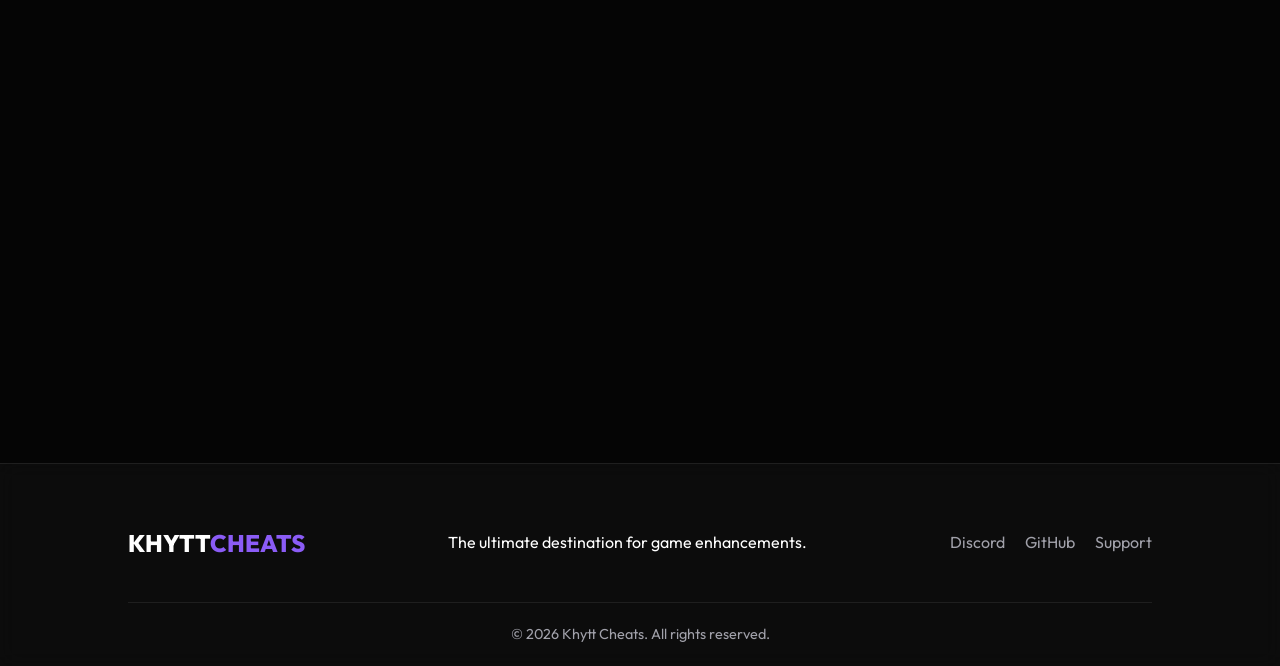
==== commit 2368471c: "Add files via upload" ====
--- a/index.html
+++ b/index.html
@@ -27,18 +27,19 @@
 
         gtag('config', 'G-QZHNPC5EK9');
     </script>
+    <script type="module" src="js/firebase-config.js"></script>
 </head>
 
 <body>
-    <div class="mesh-bg"></div>
+    <canvas id="particleCanvas" class="mesh-bg"></canvas>
 
     <nav class="glass-nav">
         <div class="logo">KHYTT<span>CHEATS</span></div>
         <ul class="nav-links">
-            <li><a href="#features">Features</a></li>
             <li><a href="#status">Status</a></li>
             <li><a href="#products">Products</a></li>
-            <li><a href="https://discord.gg/PzsTmrVvmB" class="btn-primary" target="_blank">Join Discord</a></li>
+            <li><a href="community.html">Community</a></li>
+            <li><a href="login.html" id="navLoginLink" class="btn-primary">Log In</a></li>
         </ul>
     </nav>
 
@@ -82,6 +83,23 @@
             <div class="status-card glass">
                 <span class="cheat-name">NetOptimizer</span>
                 <span class="cheat-status updated">UPDATED</span>
+            </div>
+        </div>
+    </section>
+
+    <section id="stats" class="stats-section">
+        <div class="stats-container reveal">
+            <div class="stat-box glass">
+                <h3 class="stat-number" data-target="700">0</h3>
+                <p>Total Downloads</p>
+            </div>
+            <div class="stat-box glass">
+                <h3 class="stat-number" id="activeUsersCounter" data-target="1">0</h3>
+                <p>Active Users</p>
+            </div>
+            <div class="stat-box glass">
+                <h3 class="stat-number" id="daysUndetectedCounter" data-target="0">0</h3>
+                <p>Days Undetected</p>
             </div>
         </div>
     </section>
@@ -141,6 +159,102 @@
         </div>
     </section>
 
+    <section id="reviews" class="reviews-section reveal">
+        <div class="reviews-header-container">
+            <h2 class="section-title" style="margin-bottom: 0;">Community <span>Feedback</span></h2>
+            <button id="writeReviewBtn" class="btn-primary" style="padding: 10px 20px; font-size: 0.9rem;">Write a
+                Review</button>
+        </div>
+        <div class="carousel-container">
+            <div class="carousel-track">
+                <!-- Authentic Reviews -->
+                <div class="review-card glass">
+                    <div class="review-header">
+                        <div class="reviewer-profile">
+                            <img src="cs2-icon.png" class="review-icon" alt="CS2">
+                            <span class="reviewer">myg1283</span>
+                        </div>
+                        <span class="stars">★★★★½</span>
+                    </div>
+                    <p>"It works very good. Thank you for your effort"</p>
+                </div>
+                <div class="review-card glass">
+                    <div class="review-header">
+                        <div class="reviewer-profile">
+                            <img src="cs2-icon.png" class="review-icon" alt="CS2">
+                            <span class="reviewer">Sun2Bro</span>
+                        </div>
+                        <span class="stars">★★★★★</span>
+                    </div>
+                    <p>"Dude, I love you! Thanks to you, I got rid of other cheaters in CS by using this"</p>
+                </div>
+                <div class="review-card glass">
+                    <div class="review-header">
+                        <div class="reviewer-profile">
+                            <img src="cs2-icon.png" class="review-icon" alt="CS2">
+                            <span class="reviewer">YoRyok</span>
+                        </div>
+                        <span class="stars">★★★★★</span>
+                    </div>
+                    <p>"You sir are a godsend, may your pillows always be warm and your toes never stubbed!"</p>
+                </div>
+                <div class="review-card glass">
+                    <div class="review-header">
+                        <div class="reviewer-profile">
+                            <img src="cs2-icon.png" class="review-icon" alt="CS2">
+                            <span class="reviewer">vkraina</span>
+                        </div>
+                        <span class="stars">★★★★☆</span>
+                    </div>
+                    <p>"Ive been using it for the past 3 days i wanna say, smooth on 3, esp, and trigger bot for
+                        snipers, no problems. Im not playing obvious but no ones said anything so far!"</p>
+                </div>
+                <!-- Clones for seamless looping -->
+                <div class="review-card glass">
+                    <div class="review-header">
+                        <div class="reviewer-profile">
+                            <img src="cs2-icon.png" class="review-icon" alt="CS2">
+                            <span class="reviewer">myg1283</span>
+                        </div>
+                        <span class="stars">★★★★½</span>
+                    </div>
+                    <p>"It works very good. Thank you for your effort"</p>
+                </div>
+                <div class="review-card glass">
+                    <div class="review-header">
+                        <div class="reviewer-profile">
+                            <img src="cs2-icon.png" class="review-icon" alt="CS2">
+                            <span class="reviewer">Sun2Bro</span>
+                        </div>
+                        <span class="stars">★★★★★</span>
+                    </div>
+                    <p>"Dude, I love you! Thanks to you, I got rid of other cheaters in CS by using this"</p>
+                </div>
+                <div class="review-card glass">
+                    <div class="review-header">
+                        <div class="reviewer-profile">
+                            <img src="cs2-icon.png" class="review-icon" alt="CS2">
+                            <span class="reviewer">YoRyok</span>
+                        </div>
+                        <span class="stars">★★★★★</span>
+                    </div>
+                    <p>"You sir are a godsend, may your pillows always be warm and your toes never stubbed!"</p>
+                </div>
+                <div class="review-card glass">
+                    <div class="review-header">
+                        <div class="reviewer-profile">
+                            <img src="cs2-icon.png" class="review-icon" alt="CS2">
+                            <span class="reviewer">vkraina</span>
+                        </div>
+                        <span class="stars">★★★★☆</span>
+                    </div>
+                    <p>"Ive been using it for the past 3 days i wanna say, smooth on 3, esp, and trigger bot for
+                        snipers, no problems. Im not playing obvious but no ones said anything so far!"</p>
+                </div>
+            </div>
+        </div>
+    </section>
+
     <footer class="glass-footer">
         <div class="footer-content">
             <div class="footer-logo">KHYTT<span>CHEATS</span></div>
@@ -176,7 +290,44 @@
         </div>
     </div>
 
-    <script src="main.js"></script>
+    <!-- Review Modal -->
+    <div class="modal-overlay" id="reviewModal">
+        <div class="modal-content glass">
+            <span class="modal-close" id="closeReviewModal">&times;</span>
+            <form class="support-form" id="reviewForm">
+                <h2>Write a Review</h2>
+                <div class="form-group">
+                    <label for="reviewProduct">Product</label>
+                    <select id="reviewProduct" required
+                        style="width: 100%; padding: 12px; background: rgba(0,0,0,0.5); border: 1px solid rgba(255,255,255,0.1); border-radius: 6px; color: var(--text); font-family: inherit;">
+                        <option value="CS2">Counter-Strike 2</option>
+                        <option value="NetOptimizer">NetOptimizer</option>
+                    </select>
+                </div>
+                <div class="form-group">
+                    <label for="reviewStars">Rating</label>
+                    <select id="reviewStars" required
+                        style="width: 100%; padding: 12px; background: rgba(0,0,0,0.5); border: 1px solid rgba(255,255,255,0.1); border-radius: 6px; color: var(--text); font-family: inherit;">
+                        <option value="5">★★★★★ (5/5)</option>
+                        <option value="4">★★★★☆ (4/5)</option>
+                        <option value="3">★★★☆☆ (3/5)</option>
+                        <option value="2">★★☆☆☆ (2/5)</option>
+                        <option value="1">★☆☆☆☆ (1/5)</option>
+                    </select>
+                </div>
+                <div class="form-group">
+                    <label for="reviewText">Your Review</label>
+                    <textarea id="reviewText" required placeholder="Tell everyone what you think!"></textarea>
+                </div>
+                <button type="submit" class="submit-btn" id="submitReviewBtn">Submit Review</button>
+                <div id="reviewStatus" class="form-status"></div>
+            </form>
+        </div>
+    </div>
+
+    <script src="js/firebase-config.js" type="module"></script>
+    <script src="js/auth.js" type="module"></script>
+    <script src="main.js" type="module"></script>
 </body>
 
 </html>
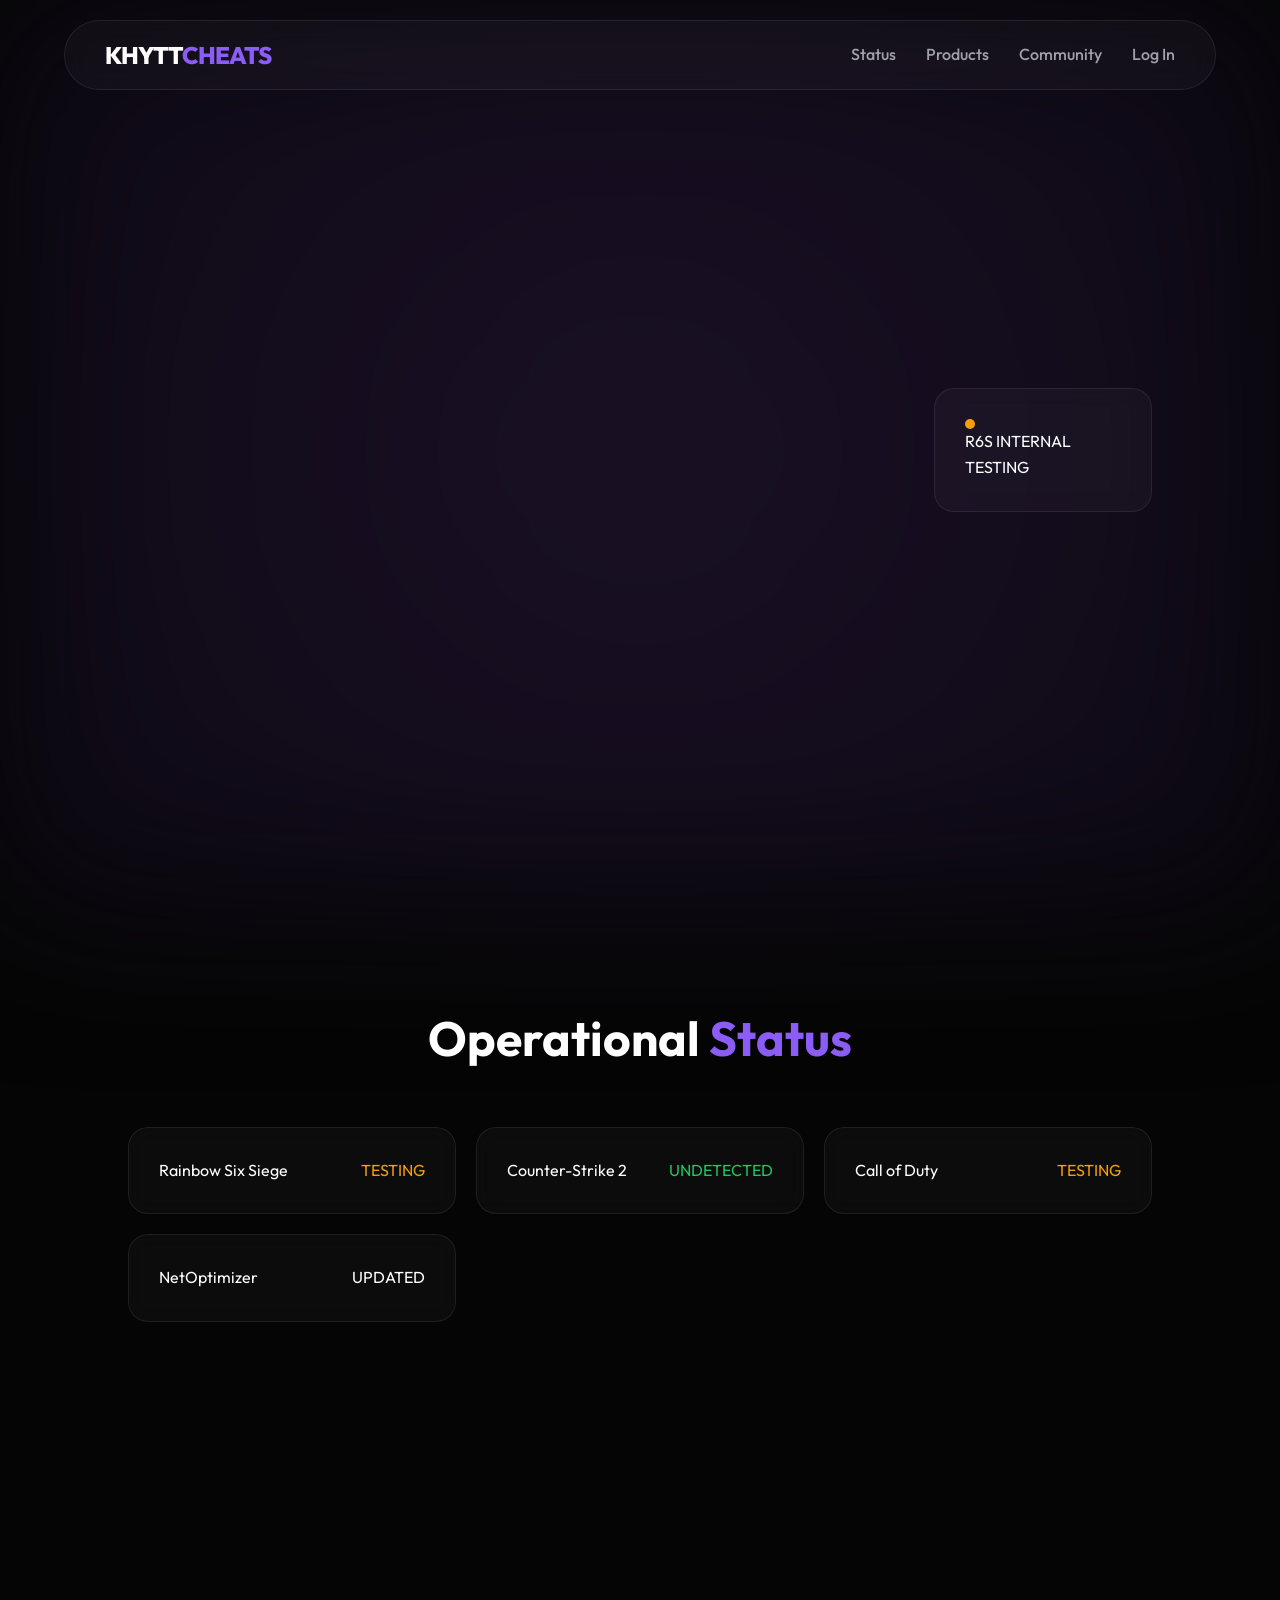
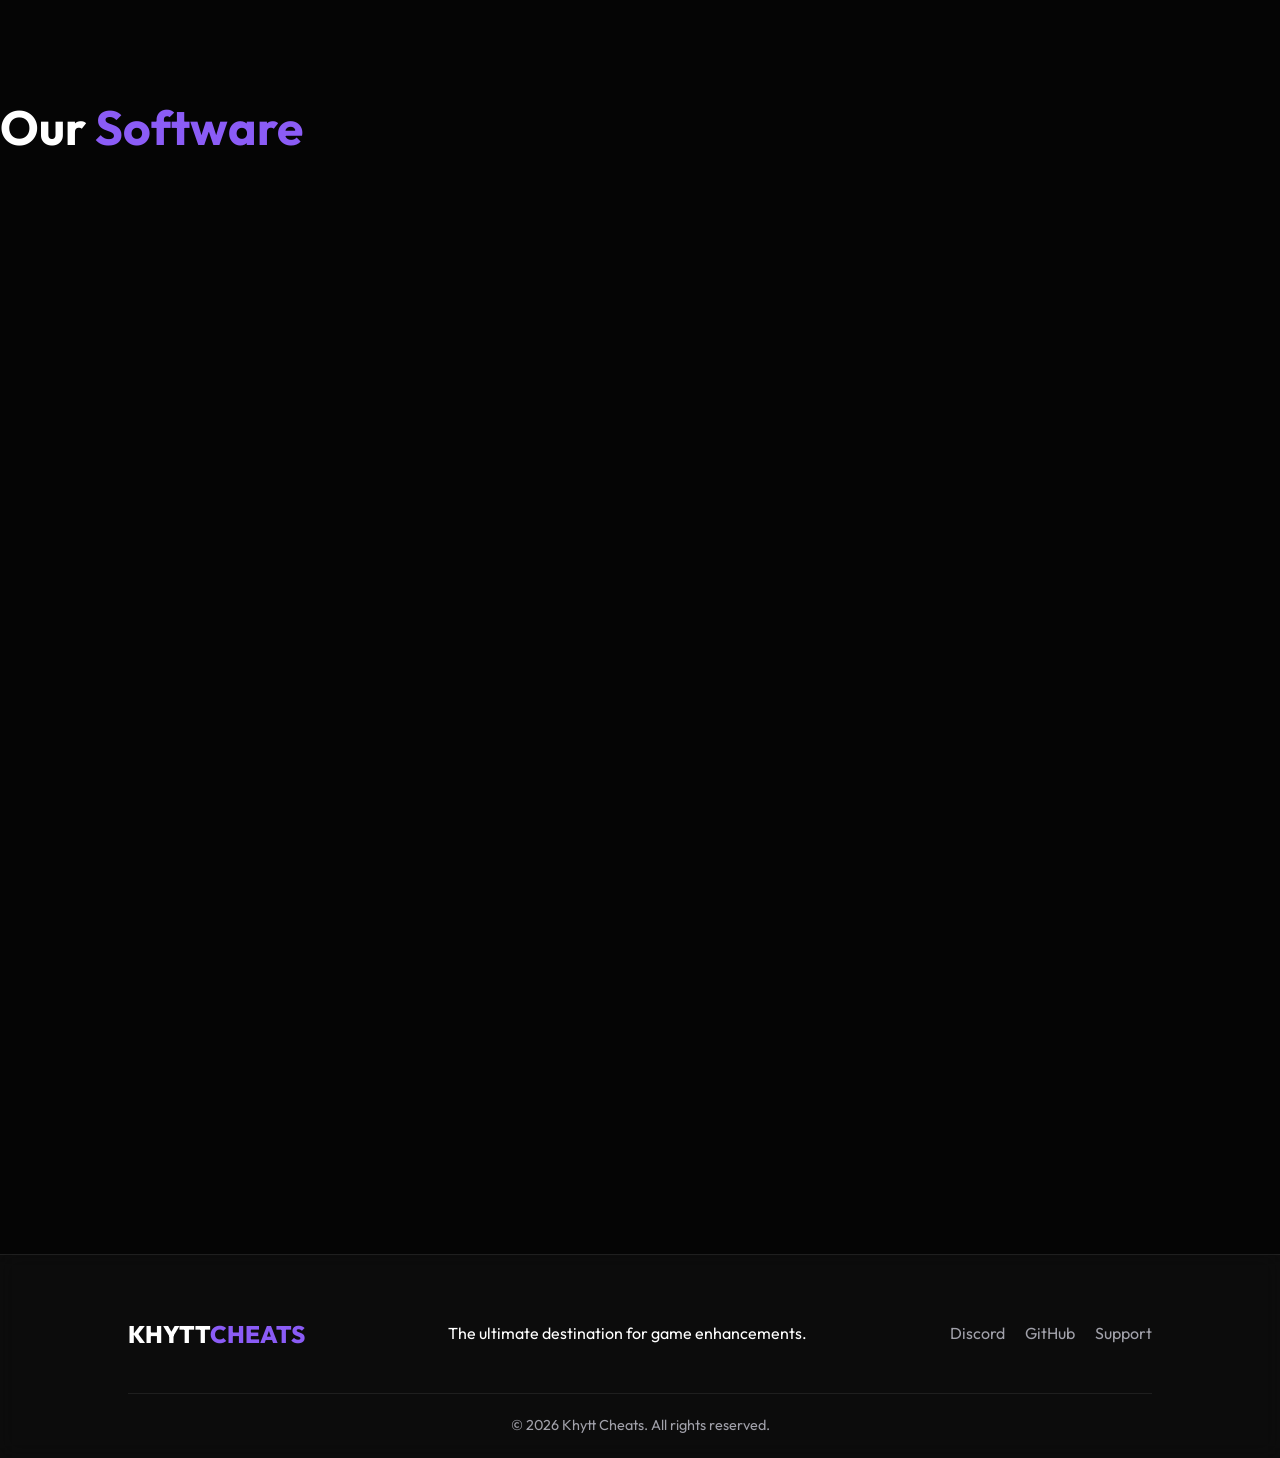
==== commit d9998b48: "Add files via upload" ====
--- a/index.html
+++ b/index.html
@@ -39,6 +39,7 @@
             <li><a href="#status">Status</a></li>
             <li><a href="#products">Products</a></li>
             <li><a href="community.html">Community</a></li>
+            <li id="navProfileLi" style="display:none;"><a href="profile.html">My Profile</a></li>
             <li><a href="login.html" id="navLoginLink" class="btn-primary">Log In</a></li>
         </ul>
     </nav>
--- a/index.css
+++ b/index.css
@@ -576,3 +576,205 @@
         display: none;
     }
 }
+
+/* Auth Specific Styles */
+.auth-container {
+    padding: 150px 10% 50px;
+    display: flex;
+    justify-content: center;
+    align-items: center;
+    min-height: calc(100vh - 80px);
+    /* Account for footer */
+}
+
+.auth-card {
+    padding: 40px;
+    width: 100%;
+    max-width: 400px;
+    border-radius: 12px;
+}
+
+/* Chat Specific Styles */
+.chat-container {
+    padding: 150px 10% 50px;
+    display: flex;
+    justify-content: center;
+    align-items: center;
+    min-height: calc(100vh - 80px);
+}
+
+.chat-card {
+    padding: 30px;
+    width: 100%;
+    max-width: 800px;
+    border-radius: 12px;
+    display: flex;
+    flex-direction: column;
+    height: 60vh;
+}
+
+.chat-messages {
+    flex-grow: 1;
+    overflow-y: auto;
+    background: rgba(0, 0, 0, 0.4);
+    border-radius: 8px;
+    padding: 15px;
+    margin-bottom: 20px;
+    border: 1px solid rgba(255, 255, 255, 0.05);
+}
+
+.chat-message {
+    padding: 8px 0;
+    border-bottom: 1px solid rgba(255, 255, 255, 0.05);
+}
+
+.chat-author {
+    color: var(--primary);
+    font-weight: bold;
+}
+
+.chat-text {
+    color: var(--text);
+}
+
+.chat-admin-badge {
+    color: var(--warning);
+    font-weight: 800;
+    font-size: 0.8em;
+    text-transform: uppercase;
+    letter-spacing: 1px;
+}
+
+.chat-input-form {
+    display: flex;
+    gap: 10px;
+}
+
+.chat-input-form input {
+    flex-grow: 1;
+    padding: 12px;
+    background: rgba(0, 0, 0, 0.3);
+    border: 1px solid rgba(255, 255, 255, 0.1);
+    border-radius: 6px;
+    color: var(--text);
+    font-family: inherit;
+}
+
+.chat-input-form input:focus {
+    outline: none;
+    border-color: var(--primary);
+}
+
+.chat-input-form button {
+    width: 120px;
+}
+
+/* Stats Section */
+.stats-section {
+    padding: 20px 10% 60px;
+}
+
+.stats-container {
+    display: flex;
+    justify-content: space-between;
+    gap: 30px;
+}
+
+.stat-box {
+    flex: 1;
+    text-align: center;
+    padding: 30px;
+    border-radius: 12px;
+}
+
+.stat-number {
+    font-size: 3.5rem;
+    color: var(--primary);
+    margin-bottom: 10px;
+}
+
+/* Reviews Carousel */
+.reviews-section {
+    padding: 80px 10%;
+    overflow: hidden;
+}
+
+.carousel-container {
+    position: relative;
+    width: 100%;
+    overflow: hidden;
+    mask-image: linear-gradient(to right, transparent, black 10%, black 90%, transparent);
+    -webkit-mask-image: linear-gradient(to right, transparent, black 10%, black 90%, transparent);
+}
+
+.carousel-track {
+    display: flex;
+    gap: 30px;
+    width: max-content;
+    animation: scrollCarousel 20s linear infinite;
+}
+
+.carousel-track:hover {
+    animation-play-state: paused;
+}
+
+@keyframes scrollCarousel {
+    from {
+        transform: translateX(0);
+    }
+
+    to {
+        transform: translateX(-50%);
+    }
+}
+
+.review-card {
+    width: 350px;
+    padding: 25px;
+    flex-shrink: 0;
+    border-radius: 12px;
+}
+
+.review-header {
+    display: flex;
+    justify-content: space-between;
+    align-items: center;
+    margin-bottom: 15px;
+}
+
+.reviewer-profile {
+    display: flex;
+    align-items: center;
+    gap: 10px;
+}
+
+.review-icon {
+    width: 32px;
+    height: 32px;
+    border-radius: 5px;
+    /* Slight rounding for a sleek look */
+    object-fit: contain;
+    background: rgba(0, 0, 0, 0.4);
+    padding: 2px;
+}
+
+.reviewer {
+    font-weight: 700;
+    color: var(--primary);
+}
+
+.stars {
+    color: #f59e0b;
+}
+
+/* Particle Canvas */
+canvas.mesh-bg {
+    pointer-events: none;
+    z-index: -1;
+    position: fixed;
+    top: 0;
+    left: 0;
+    width: 100%;
+    height: 100%;
+    background: radial-gradient(circle at 50% 50%, #1a1025 0%, #0d0914 100%);
+}
